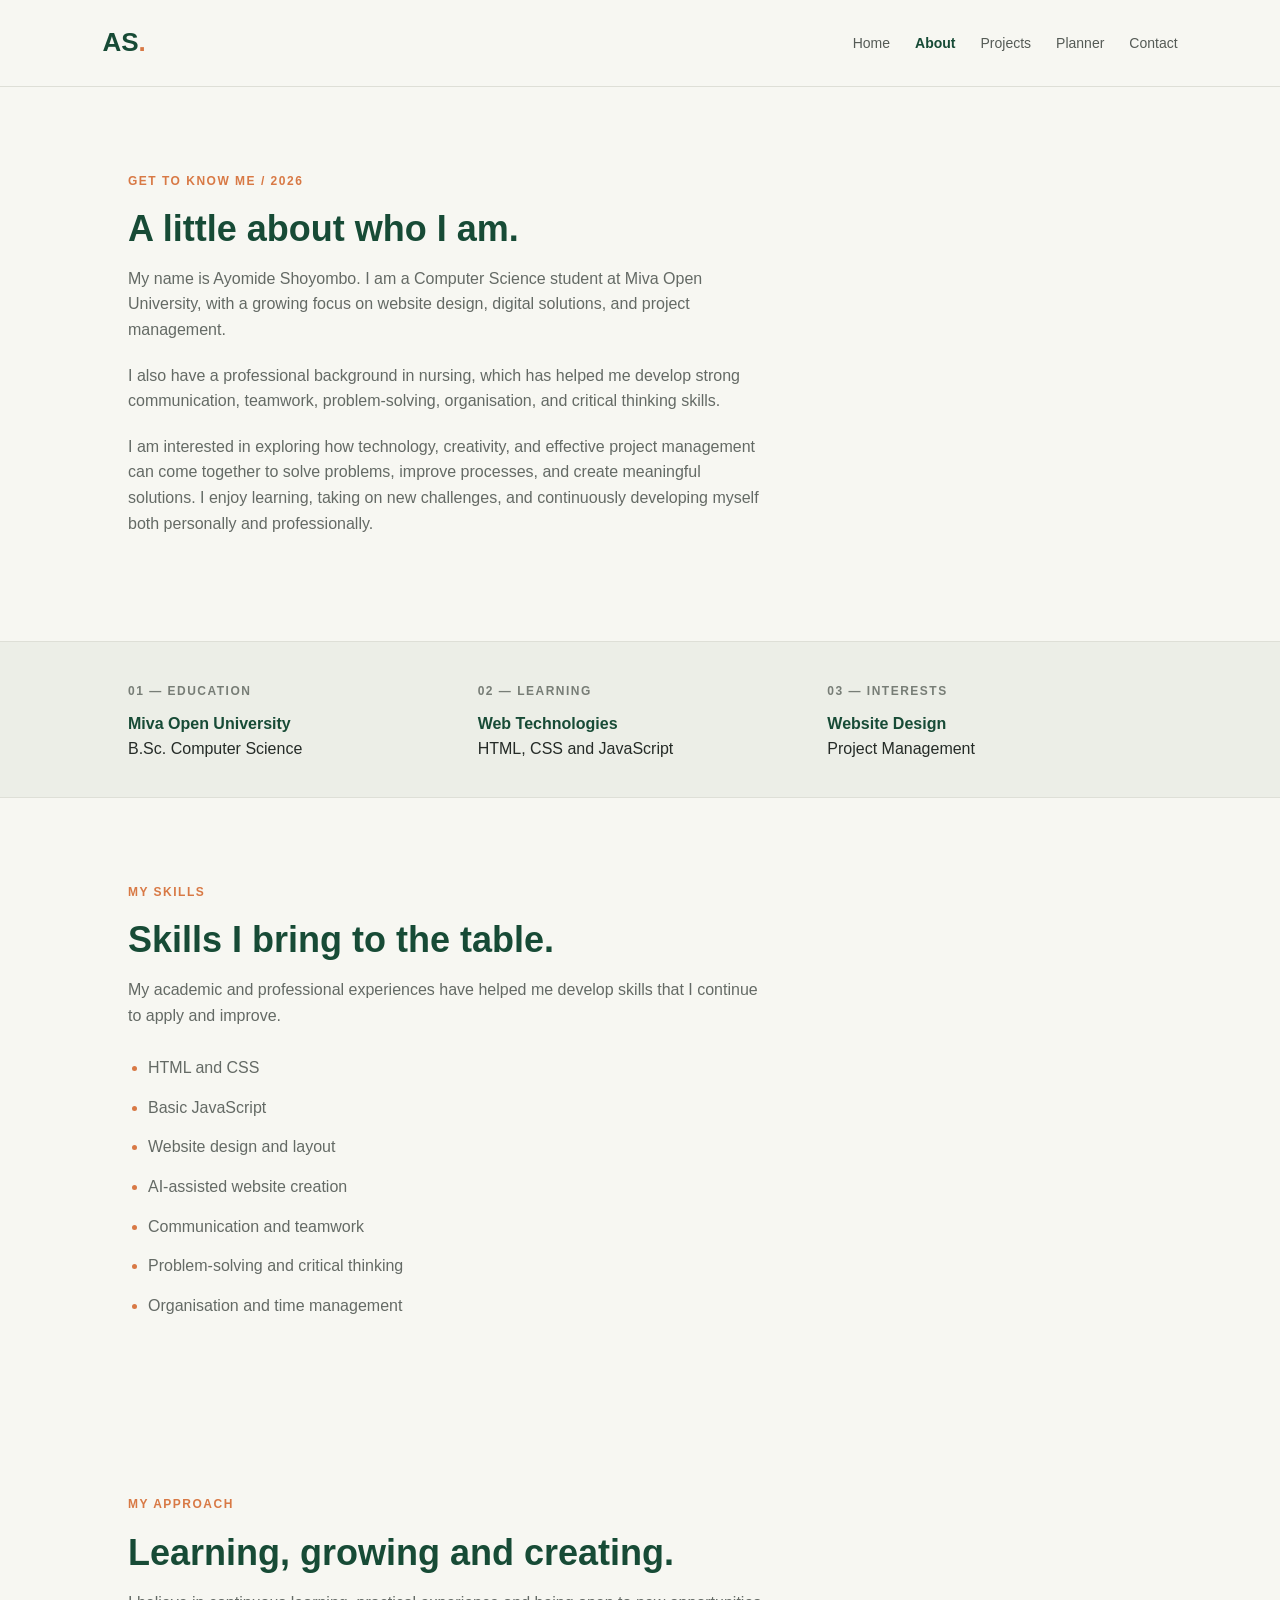
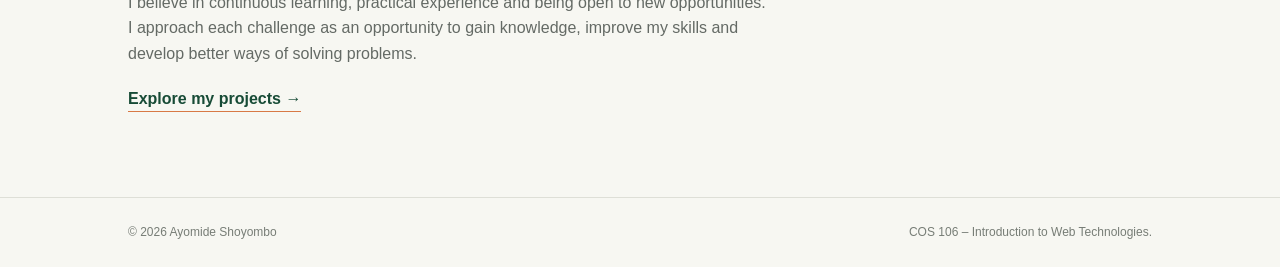
==== about.html @ cb2f96c3 "Initial portfolio progress" ====
<!DOCTYPE html>
<html lang="en">
<head>
    <meta charset="UTF-8">
    <meta name="viewport" content="width=device-width, initial-scale=1.0">
    <title>About Me | Ayomide Shoyombo</title>
    <link rel="stylesheet" href="css/style.css">
</head>

<body>

<header class="site-header">
    <a href="index.html" class="logo">AS<span>.</span></a>

    <nav>
        <a href="index.html">Home</a>
        <a href="about.html" class="active">About</a>
        <a href="projects.html">Projects</a>
        <a href="planner.html">Planner</a>
        <a href="contact.html">Contact</a>
    </nav>
</header>

<main>

    <!-- INTRODUCTION -->

    <section class="welcome-section">
        <p class="eyebrow">GET TO KNOW ME / 2026</p>

        <h2>A little about who I am.</h2>

        <p>
            My name is Ayomide Shoyombo. I am a Computer Science student
            at Miva Open University, with a growing focus on website
            design, digital solutions, and project management.
        </p>

        <p>
            I also have a professional background in nursing, which
            has helped me develop strong communication, teamwork,
            problem-solving, organisation, and critical thinking skills.
        </p>

        <p>
            I am interested in exploring how technology, creativity,
            and effective project management can come together to
            solve problems, improve processes, and create meaningful
            solutions. I enjoy learning, taking on new challenges,
            and continuously developing myself both personally
            and professionally.
        </p>
    </section>

    <!-- EDUCATION AND INTERESTS -->

    <section class="intro-strip">

        <div>
            <span class="small-label">01 — EDUCATION</span>
            <h3>Miva Open University</h3>
            <p>B.Sc. Computer Science</p>
        </div>

        <div>
            <span class="small-label">02 — LEARNING</span>
            <h3>Web Technologies</h3>
            <p>HTML, CSS and JavaScript</p>
        </div>

        <div>
            <span class="small-label">03 — INTERESTS</span>
            <h3>Website Design</h3>
            <p>Project Management</p>
        </div>

    </section>

    <!-- SKILLS -->

    <section class="welcome-section">
        <p class="eyebrow">MY SKILLS</p>

        <h2>Skills I bring to the table.</h2>

        <p>
            My academic and professional experiences have helped
            me develop skills that I continue to apply and improve.
        </p>

        <ul class="skills-list">
            <li>HTML and CSS</li>
            <li>Basic JavaScript</li>
            <li>Website design and layout</li>
            <li>AI-assisted website creation</li>
            <li>Communication and teamwork</li>
            <li>Problem-solving and critical thinking</li>
            <li>Organisation and time management</li>
        </ul>
    </section>

    <!-- PERSONAL APPROACH -->

    <section class="welcome-section">
        <p class="eyebrow">MY APPROACH</p>

        <h2>Learning, growing and creating.</h2>

        <p>
            I believe in continuous learning, practical experience
            and being open to new opportunities. I approach each
            challenge as an opportunity to gain knowledge, improve
            my skills and develop better ways of solving problems.
        </p>

        <a href="projects.html" class="text-link">
            Explore my projects →
        </a>
    </section>

</main>

<footer class="site-footer">
    <p>© 2026 Ayomide Shoyombo</p>
    <p>COS 106 – Introduction to Web Technologies.</p>
</footer>

</body>
</html>
---- css/style.css ----
/* GENERAL STYLES */

* {
    margin: 0;
    padding: 0;
    box-sizing: border-box;
}

body {
    font-family: Arial, Helvetica, sans-serif;
    background-color: #f7f7f2;
    color: #252b27;
    line-height: 1.6;
}

a {
    text-decoration: none;
    color: inherit;
}

/* HEADER AND NAVIGATION */

.site-header {
    display: flex;
    justify-content: space-between;
    align-items: center;
    padding: 22px 8%;
    border-bottom: 1px solid #dedfd7;
}

.logo {
    font-size: 26px;
    font-weight: bold;
    color: #174b36;
}

.logo span {
    color: #d87945;
}

nav {
    display: flex;
    gap: 25px;
}

nav a {
    font-size: 14px;
    color: #555b56;
    transition: color 0.3s ease;
}

nav a:hover,
nav a.active {
    color: #174b36;
    font-weight: bold;
}

/* HOMEPAGE HERO */

.hero {
    display: grid;
    grid-template-columns: 1.2fr 0.8fr;
    gap: 60px;
    align-items: center;
    padding: 80px 10%;
}

.eyebrow,
.small-label {
    color: #d87945;
    font-size: 12px;
    font-weight: bold;
    letter-spacing: 1.5px;
}

.hero h1 {
    font-size: clamp(42px, 6vw, 76px);
    line-height: 1.08;
    margin: 20px 0;
    color: #252b27;
}

.hero h1 span {
    color: #174b36;
}

.hero-description {
    max-width: 470px;
    color: #646a65;
    margin-bottom: 28px;
}

.hero-image img {
    width: 100%;
    height: 420px;
    object-fit: cover;
    border-radius: 4px;
    background-color: #e5e7df;
}

.image-caption {
    font-size: 12px;
    color: #777d76;
    margin-top: 10px;
}

/* BUTTONS */

.hero-buttons {
    display: flex;
    flex-wrap: wrap;
    gap: 15px;
}

.btn-primary {
    background-color: #174b36;
    color: white;
    padding: 12px 20px;
    border-radius: 3px;
    transition: background 0.3s ease;
}

.btn-primary:hover {
    background-color: #246b4d;
}

.btn-secondary {
    padding: 12px 10px;
    color: #174b36;
}

/* INTRODUCTION STRIP */

.intro-strip {
    display: grid;
    grid-template-columns: repeat(3, 1fr);
    gap: 25px;
    padding: 35px 10%;
    background-color: #eceee7;
    border-top: 1px solid #dedfd7;
    border-bottom: 1px solid #dedfd7;
}

.intro-strip h3 {
    font-size: 16px;
    margin-top: 8px;
    color: #174b36;
}

.small-label {
    color: #777d76;
}

/* WELCOME SECTION */

.welcome-section {
    padding: 85px 10%;
    max-width: 900px;
}

.welcome-section h2 {
    font-size: 36px;
    line-height: 1.25;
    margin: 15px 0;
    color: #174b36;
}

.welcome-section p:not(.eyebrow) {
    color: #646a65;
    max-width: 650px;
    margin-bottom: 20px;
}

.text-link {
    color: #174b36;
    font-weight: bold;
    border-bottom: 1px solid #d87945;
    padding-bottom: 4px;
}

/* FOOTER */

.site-footer {
    padding: 25px 10%;
    border-top: 1px solid #dedfd7;
    display: flex;
    justify-content: space-between;
    gap: 15px;
    flex-wrap: wrap;
    color: #777d76;
    font-size: 12px;
}

/* MOBILE RESPONSIVENESS */

@media (max-width: 768px) {

    .site-header {
        flex-direction: column;
        gap: 15px;
        padding: 20px 5%;
    }

    nav {
        justify-content: center;
        flex-wrap: wrap;
        gap: 12px 18px;
    }

    .hero {
        grid-template-columns: 1fr;
        padding: 50px 7%;
        gap: 30px;
    }

    .hero-image img {
        height: 350px;
    }

    .intro-strip {
        grid-template-columns: 1fr;
        padding: 30px 7%;
    }

    .welcome-section {
        padding: 60px 7%;
    }

    .welcome-section h2 {
        font-size: 29px;
    }

    .site-footer {
        flex-direction: column;
        padding: 25px 7%;
    }
}


/* PROJECTS PAGE */

.project-grid {
    display: grid;
    grid-template-columns: repeat(3, 1fr);
    gap: 25px;
    padding: 20px 10% 80px;
}

.project-card {
    background: #eceee7;
    border: 1px solid #dedfd7;
}

.project-card img {
    width: 100%;
    height: 190px;
    object-fit: cover;
}

.project-card div {
    padding: 20px;
}

.project-card h3 {
    color: #174b36;
    margin: 10px 0;
}

.project-card p {
    color: #646a65;
    font-size: 14px;
}

@media (max-width: 768px) {
    .project-grid {
        grid-template-columns: 1fr;
        padding: 20px 7% 60px;
    }
}
 

/* ABOUT PAGE SKILLS */

.skills-list {
    margin: 20px 0 0 20px;
    color: #646a65;
}

.skills-list li {
    padding: 7px 0;
}

.skills-list li::marker {
    color: #d87945;
}


/* CONTACT PAGE */

.contact-section {
    padding: 60px 10%;
    max-width: 850px;
}

.contact-section h1 {
    font-size: 48px;
    color: #174b36;
    margin: 15px 0;
}

.contact-section > p:not(.eyebrow) {
    color: #646a65;
}

.contact-form {
    margin-top: 30px;
    display: grid;
    gap: 18px;
}

.form-group {
    display: flex;
    flex-direction: column;
    gap: 7px;
}

.form-group label {
    font-size: 14px;
    font-weight: bold;
    color: #252b27;
}

.contact-form input,
.contact-form textarea {
    width: 100%;
    padding: 13px;
    border: 1px solid #dedfd7;
    border-radius: 3px;
    background: white;
    font-family: Arial, sans-serif;
    font-size: 14px;
}

.contact-form input:focus,
.contact-form textarea:focus {
    outline: 1px solid #174b36;
}

.contact-form textarea {
    min-height: 140px;
    resize: vertical;
}

.contact-form button {
    border: none;
    cursor: pointer;
    width: fit-content;
    font-family: Arial, sans-serif;
    font-size: 14px;
}

#formMessage {
    color: #174b36;
    font-size: 14px;
    font-weight: bold;
}

@media (max-width: 768px) {
    .contact-section {
        padding: 45px 7%;
    }

    .contact-section h1 {
        font-size: 38px;
    }
}
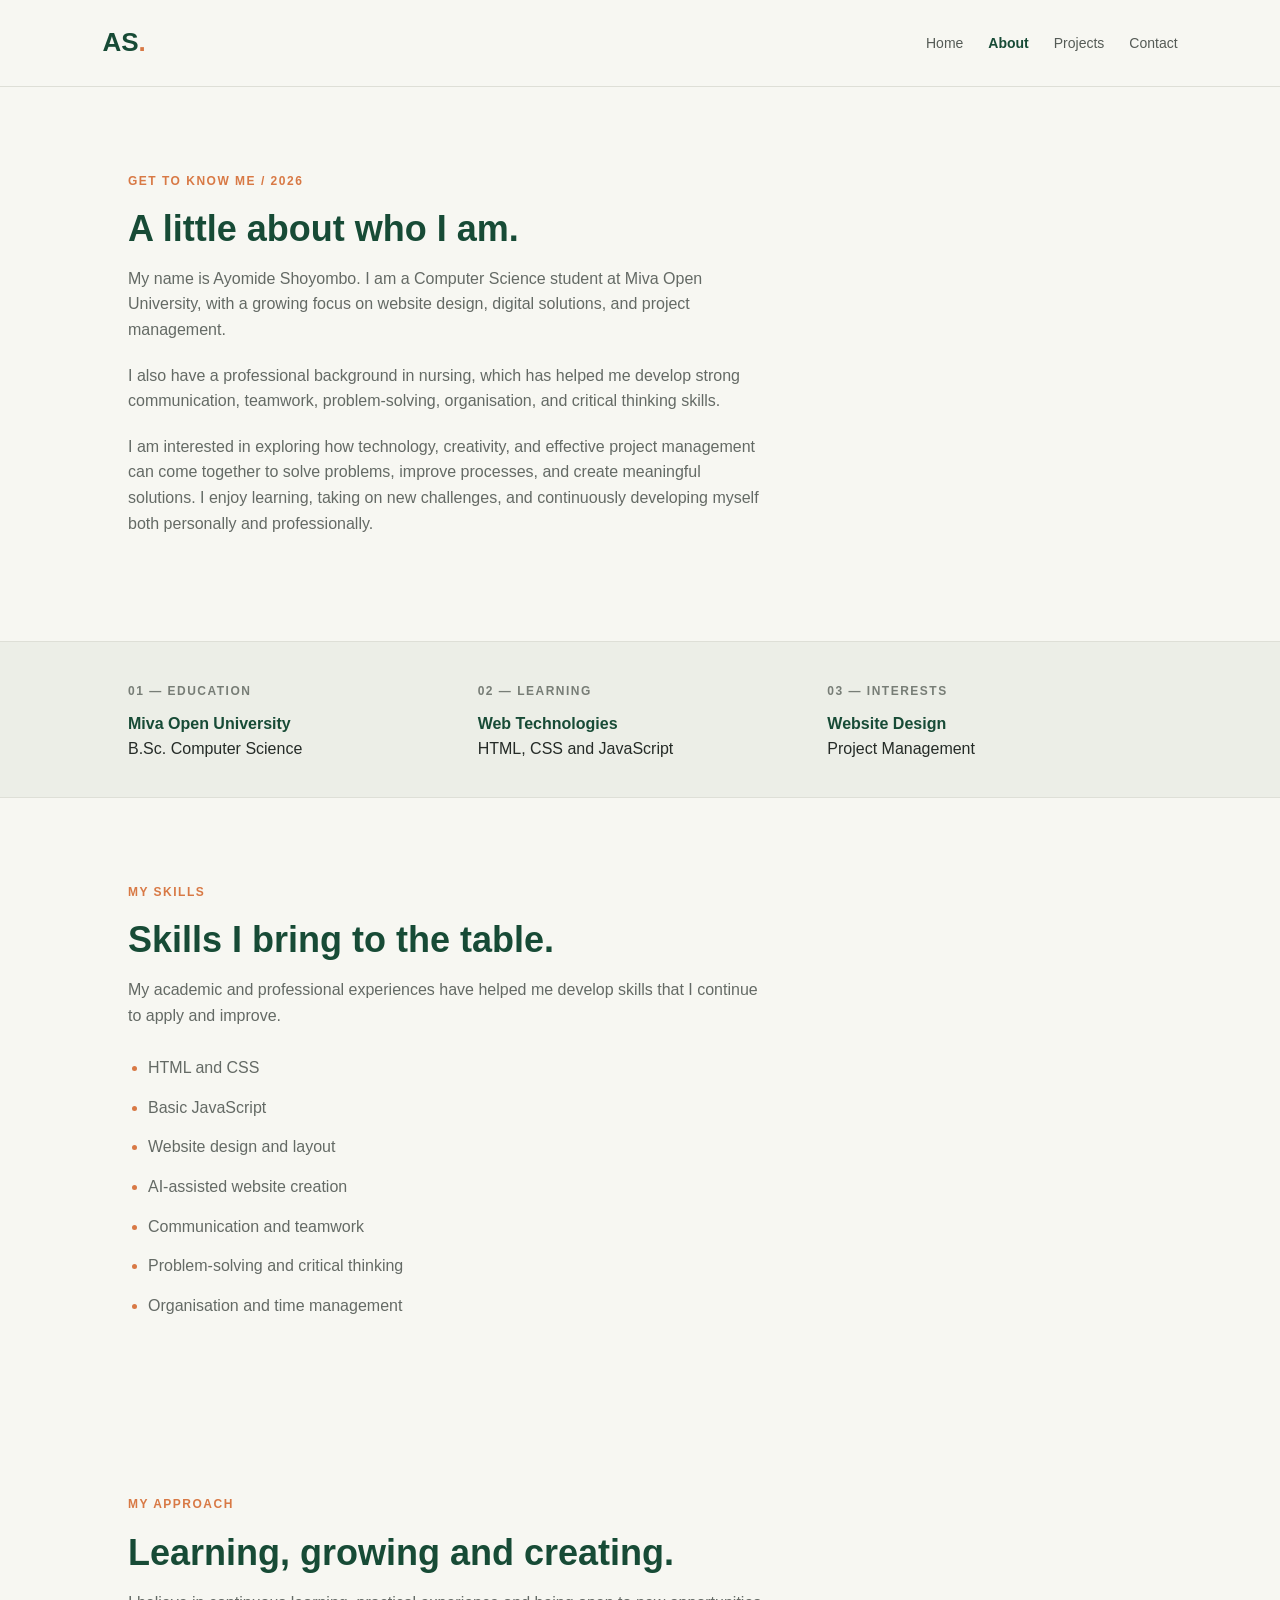
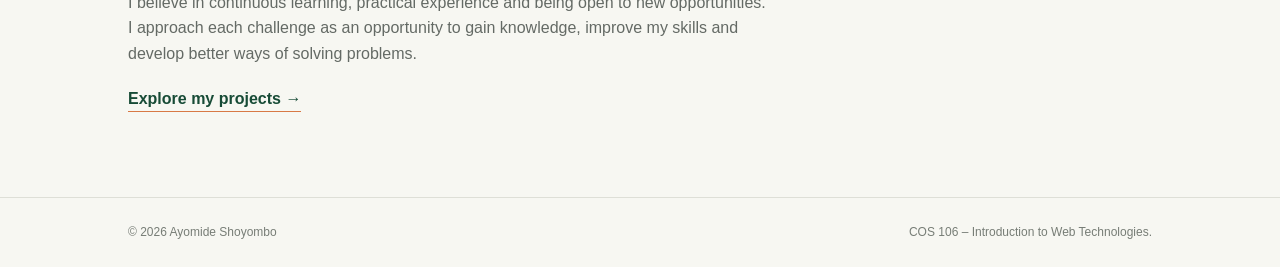
==== commit 90a1273c: "update changes" ====
--- a/about.html
+++ b/about.html
@@ -17,7 +17,6 @@
         <a href="index.html">Home</a>
         <a href="about.html" class="active">About</a>
         <a href="projects.html">Projects</a>
-        <a href="planner.html">Planner</a>
         <a href="contact.html">Contact</a>
     </nav>
 </header>
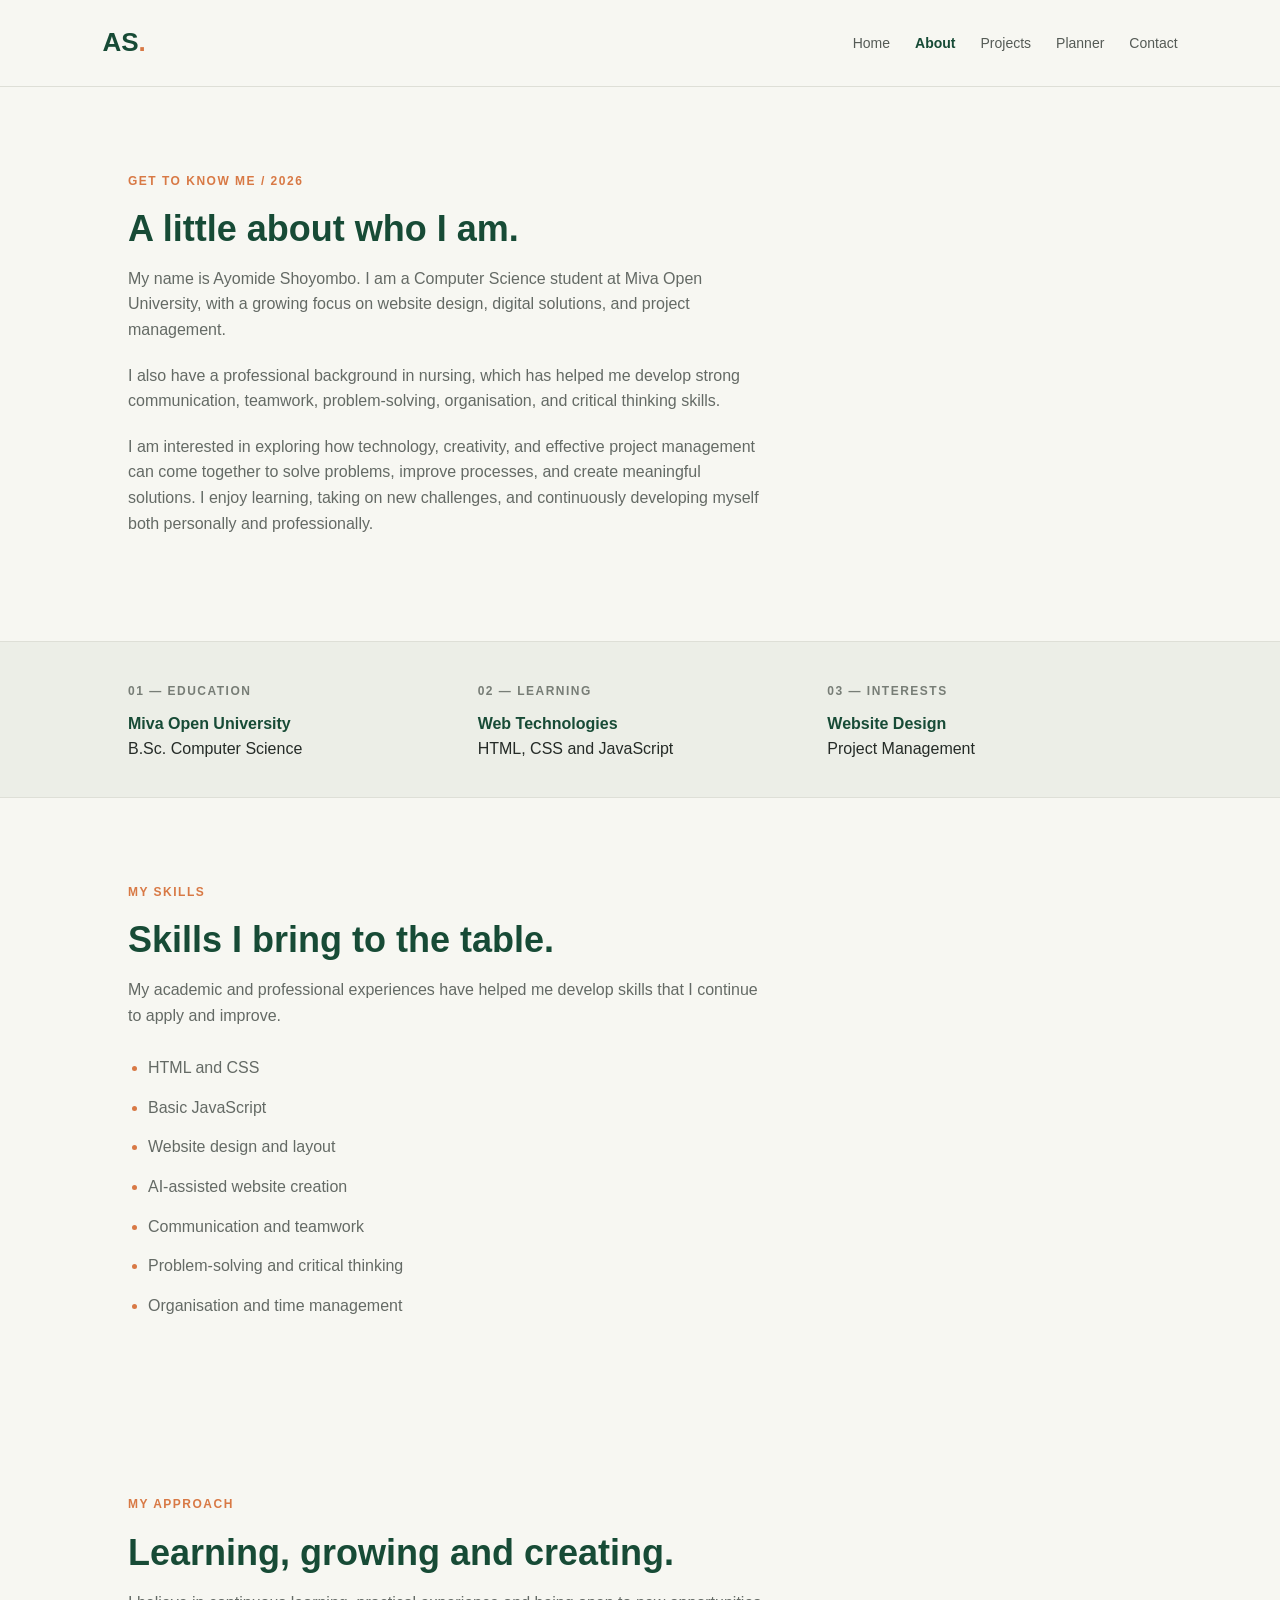
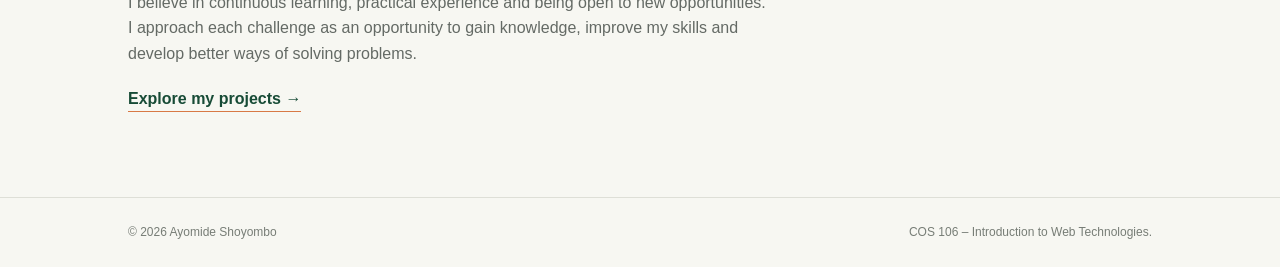
==== commit dfbe7ede: "Update changes" ====
--- a/about.html
+++ b/about.html
@@ -17,6 +17,7 @@
         <a href="index.html">Home</a>
         <a href="about.html" class="active">About</a>
         <a href="projects.html">Projects</a>
+        <a href="planner.html">Planner</a>
         <a href="contact.html">Contact</a>
     </nav>
 </header>
